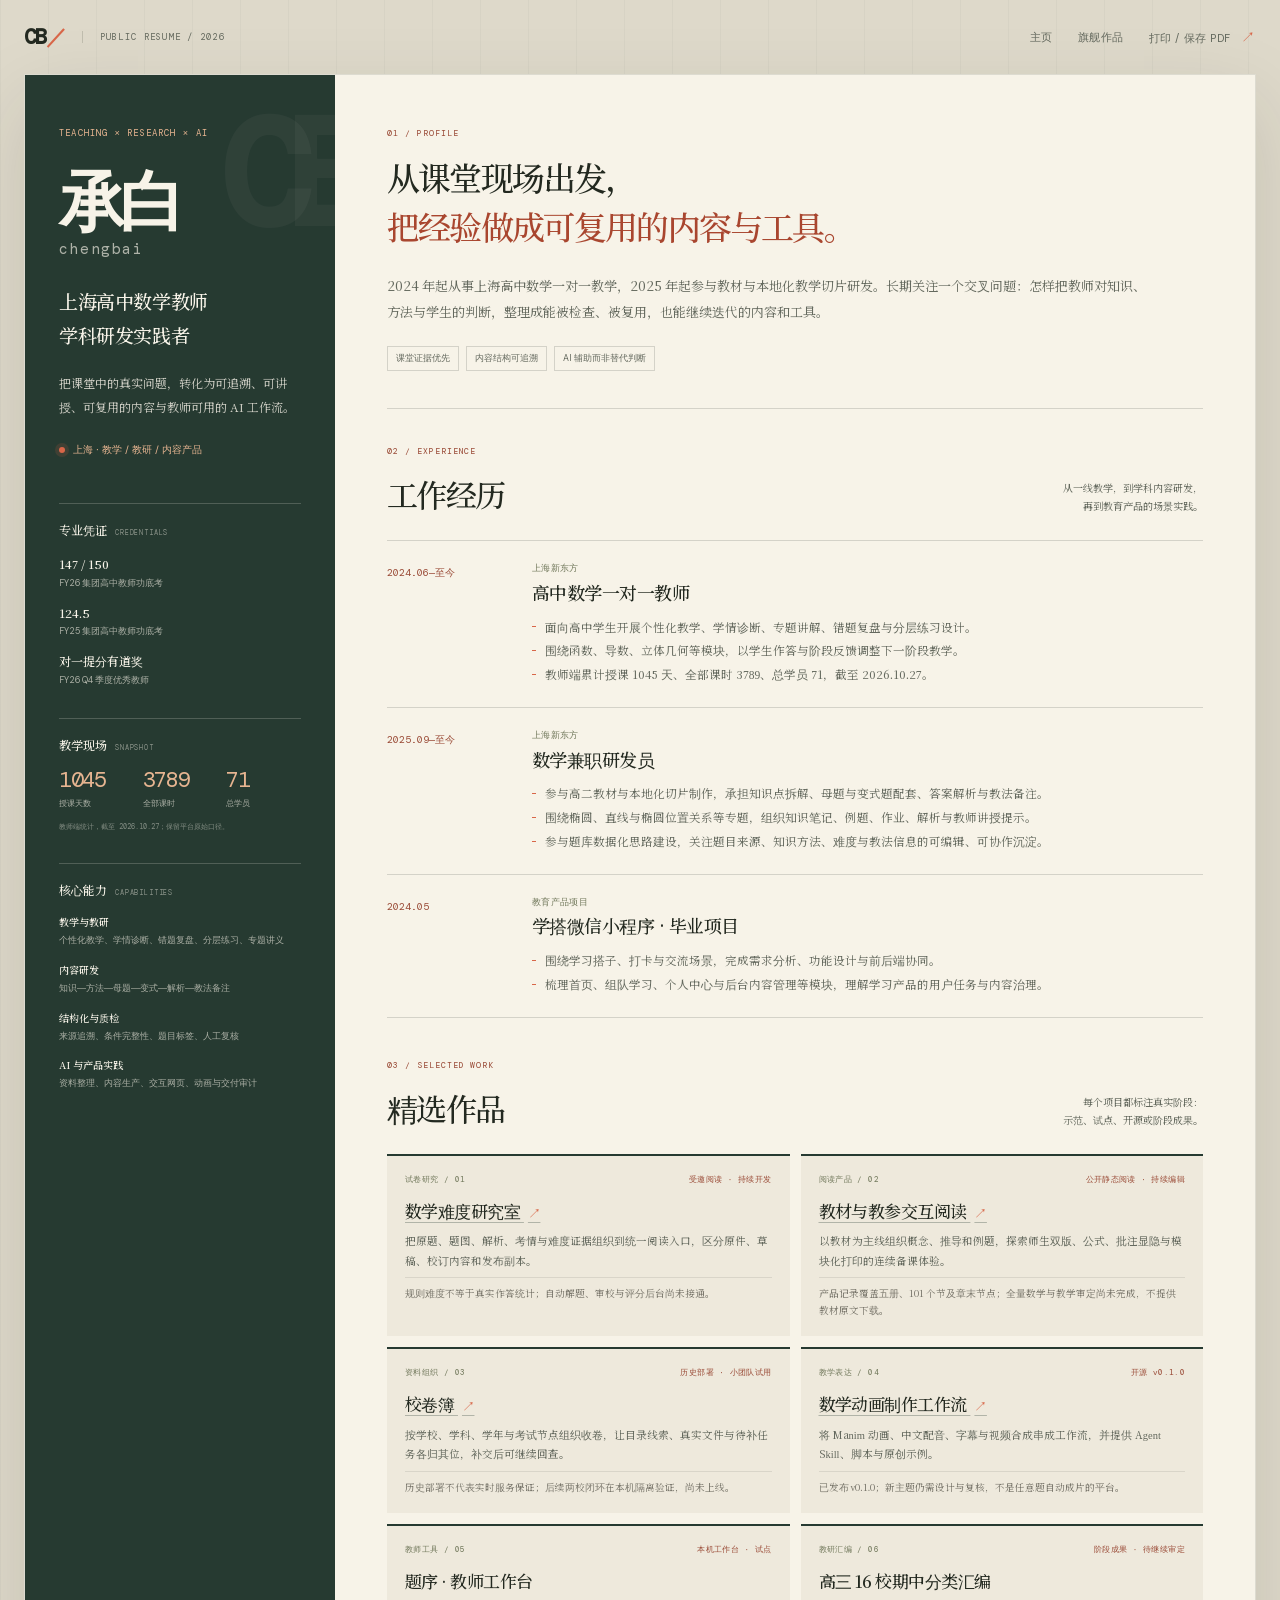
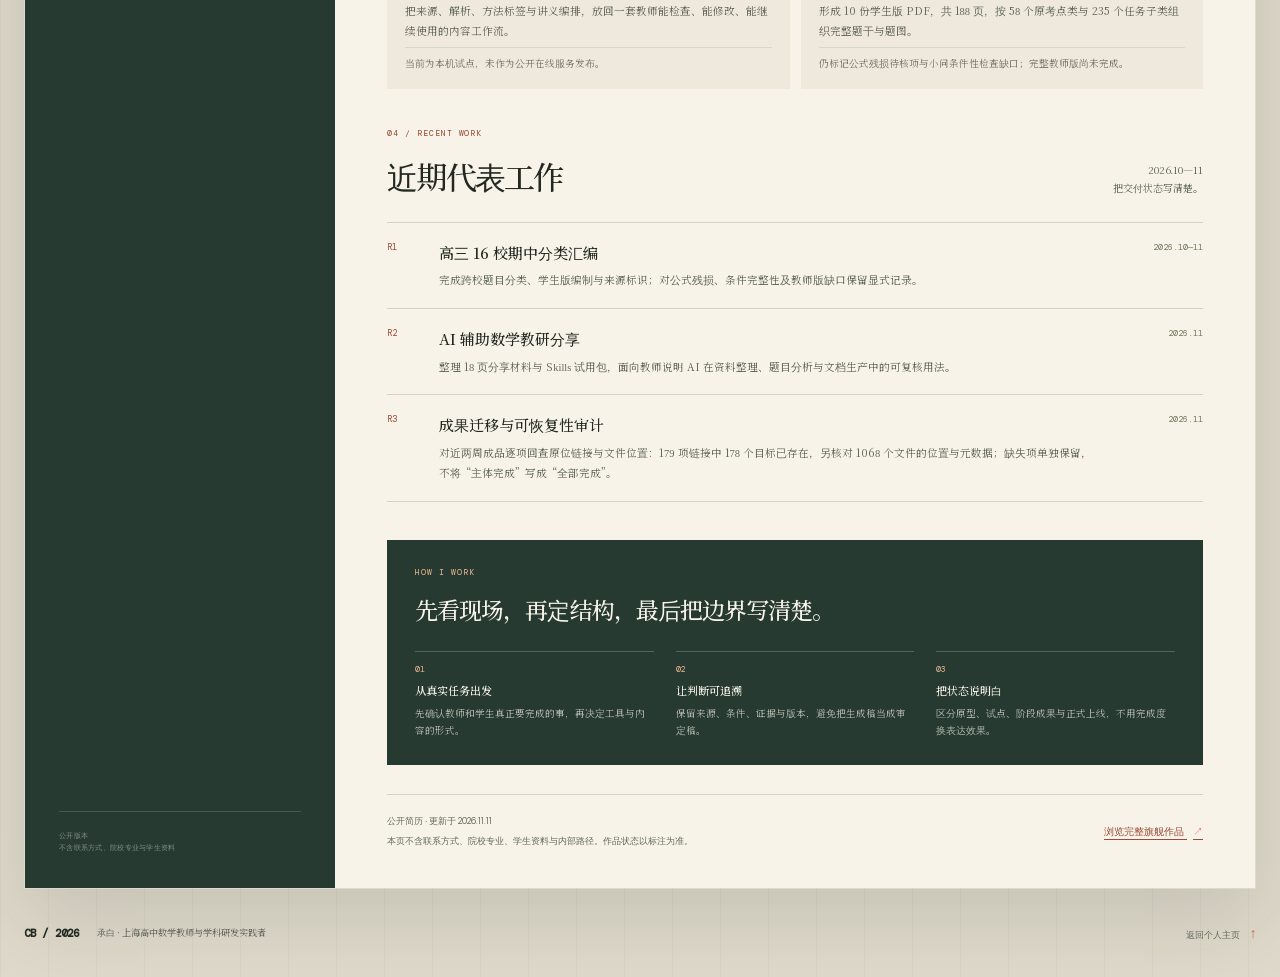
==== resume.html @ 678d3794 "Add resume entry and flagship portfolio structure" ====
<!doctype html>
<html lang="zh-CN">
  <head>
    <meta charset="UTF-8" />
    <meta name="viewport" content="width=device-width, initial-scale=1" />
    <meta name="theme-color" content="#263a31" />
    <meta name="description" content="承白｜上海高中数学教师与学科研发实践者。公开简历：教学经历、内容研发、代表性项目与近期工作。" />
    <meta property="og:type" content="profile" />
    <meta property="og:title" content="承白 — 公开简历" />
    <meta property="og:description" content="从课堂现场出发，把教学经验变成可复用的内容与工具。" />
    <title>承白 — 公开简历｜高中数学教师与学科研发</title>
    <link rel="icon" href="favicon.svg?v=chengbai" type="image/svg+xml" />
    <link rel="preload" href="fonts/noto-serif-sc-0.woff2" as="font" type="font/woff2" crossorigin />
    <link rel="stylesheet" href="fonts/fonts.css" />
    <link rel="stylesheet" href="resume.css" />
  </head>
  <body>
    <a class="skip-link" href="#resume-main">跳到简历正文</a>

    <header class="resume-nav">
      <a class="wordmark" href="index.html" aria-label="承白，返回个人主页">CB<span>／</span></a>
      <span class="nav-caption">PUBLIC RESUME / 2026</span>
      <nav aria-label="简历页导航">
        <a href="index.html">主页</a>
        <a href="index.html#practice">旗舰作品</a>
        <button class="print-action" type="button" onclick="window.print()">打印 / 保存 PDF <span aria-hidden="true">↗</span></button>
      </nav>
    </header>

    <main class="resume-sheet" id="resume">
      <aside class="resume-aside" aria-label="个人概览与专业信息">
        <div class="identity-block">
          <p class="meta-line">TEACHING × RESEARCH × AI</p>
          <h1>承白</h1>
          <p class="latin-name">chengbai</p>
          <p class="role">上海高中数学教师<br />学科研发实践者</p>
          <p class="positioning">把课堂中的真实问题，转化为可追溯、可讲授、可复用的内容与教师可用的 AI 工作流。</p>
          <p class="base-line"><span aria-hidden="true"></span>上海 · 教学 / 教研 / 内容产品</p>
        </div>

        <div class="aside-sections">
          <section class="aside-section" aria-labelledby="credentials-title">
            <h2 id="credentials-title">专业凭证 <span>CREDENTIALS</span></h2>
            <ul class="credential-list">
              <li><b>147 / 150</b><span>FY26 集团高中教师功底考</span></li>
              <li><b>124.5</b><span>FY25 集团高中教师功底考</span></li>
              <li><b>对一提分有道奖</b><span>FY26 Q4 季度优秀教师</span></li>
            </ul>
          </section>

          <section class="aside-section" aria-labelledby="teaching-title">
            <h2 id="teaching-title">教学现场 <span>SNAPSHOT</span></h2>
            <div class="stat-grid">
              <div><b>1045</b><span>授课天数</span></div>
              <div><b>3789</b><span>全部课时</span></div>
              <div><b>71</b><span>总学员</span></div>
            </div>
            <p class="stat-source">教师端统计，截至 2026.10.27；保留平台原始口径。</p>
          </section>

          <section class="aside-section" aria-labelledby="capabilities-title">
            <h2 id="capabilities-title">核心能力 <span>CAPABILITIES</span></h2>
            <dl class="capability-list">
              <div><dt>教学与教研</dt><dd>个性化教学、学情诊断、错题复盘、分层练习、专题讲义</dd></div>
              <div><dt>内容研发</dt><dd>知识—方法—母题—变式—解析—教法备注</dd></div>
              <div><dt>结构化与质检</dt><dd>来源追溯、条件完整性、题目标签、人工复核</dd></div>
              <div><dt>AI 与产品实践</dt><dd>资料整理、内容生产、交互网页、动画与交付审计</dd></div>
            </dl>
          </section>
        </div>

        <p class="privacy-note">公开版本<br />不含联系方式、院校专业与学生资料</p>
      </aside>

      <article class="resume-main" id="resume-main">
        <section class="profile-block" id="profile" aria-labelledby="profile-title">
          <div class="section-heading">
            <p class="section-code">01 / PROFILE</p>
            <h2 id="profile-title">从课堂现场出发，<br /><em>把经验做成可复用的内容与工具。</em></h2>
          </div>
          <p class="profile-copy">2024 年起从事上海高中数学一对一教学，2025 年起参与教材与本地化教学切片研发。长期关注一个交叉问题：怎样把教师对知识、方法与学生的判断，整理成能被检查、被复用，也能继续迭代的内容和工具。</p>
          <div class="profile-values" aria-label="工作重点">
            <span>课堂证据优先</span>
            <span>内容结构可追溯</span>
            <span>AI 辅助而非替代判断</span>
          </div>
        </section>

        <section class="resume-section" id="experience" aria-labelledby="experience-title">
          <div class="section-heading inline-heading">
            <div><p class="section-code">02 / EXPERIENCE</p><h2 id="experience-title">工作经历</h2></div>
            <p>从一线教学，到学科内容研发，<br />再到教育产品的场景实践。</p>
          </div>

          <div class="timeline">
            <article class="timeline-item">
              <time datetime="2024-06">2024.06—至今</time>
              <div class="timeline-copy">
                <p class="organization">上海新东方</p>
                <h3>高中数学一对一教师</h3>
                <ul>
                  <li>面向高中学生开展个性化教学、学情诊断、专题讲解、错题复盘与分层练习设计。</li>
                  <li>围绕函数、导数、立体几何等模块，以学生作答与阶段反馈调整下一阶段教学。</li>
                  <li>教师端累计授课 1045 天、全部课时 3789、总学员 71，截至 2026.10.27。</li>
                </ul>
              </div>
            </article>

            <article class="timeline-item">
              <time datetime="2025-09">2025.09—至今</time>
              <div class="timeline-copy">
                <p class="organization">上海新东方</p>
                <h3>数学兼职研发员</h3>
                <ul>
                  <li>参与高二教材与本地化切片制作，承担知识点拆解、母题与变式题配套、答案解析与教法备注。</li>
                  <li>围绕椭圆、直线与椭圆位置关系等专题，组织知识笔记、例题、作业、解析与教师讲授提示。</li>
                  <li>参与题库数据化思路建设，关注题目来源、知识方法、难度与教法信息的可编辑、可协作沉淀。</li>
                </ul>
              </div>
            </article>

            <article class="timeline-item">
              <time datetime="2024-05">2024.05</time>
              <div class="timeline-copy">
                <p class="organization">教育产品项目</p>
                <h3>学搭微信小程序 · 毕业项目</h3>
                <ul>
                  <li>围绕学习搭子、打卡与交流场景，完成需求分析、功能设计与前后端协同。</li>
                  <li>梳理首页、组队学习、个人中心与后台内容管理等模块，理解学习产品的用户任务与内容治理。</li>
                </ul>
              </div>
            </article>
          </div>
        </section>

        <section class="resume-section selected-work" id="selected-work" aria-labelledby="work-title">
          <div class="section-heading inline-heading">
            <div><p class="section-code">03 / SELECTED WORK</p><h2 id="work-title">精选作品</h2></div>
            <p>每个项目都标注真实阶段：<br />示范、试点、开源或阶段成果。</p>
          </div>

          <div class="work-grid">
            <article class="work-card">
              <div class="work-meta"><span>试卷研究 / 01</span><span class="status">受邀阅读 · 持续开发</span></div>
              <h3><a href="https://math-difficulty-studio.vercel.app/" target="_blank" rel="noopener noreferrer">数学难度研究室 <span aria-hidden="true">↗</span><span class="visually-hidden">（在新标签页打开）</span></a></h3>
              <p>把原题、题图、解析、考情与难度证据组织到统一阅读入口，区分原件、草稿、校订内容和发布副本。</p>
              <p class="work-boundary">规则难度不等于真实作答统计；自动解题、审校与评分后台尚未接通。</p>
            </article>

            <article class="work-card">
              <div class="work-meta"><span>阅读产品 / 02</span><span class="status">公开静态阅读 · 持续编辑</span></div>
              <h3><a href="https://cheng-bai.github.io/hujiao-math-textbook/" target="_blank" rel="noopener noreferrer">教材与教参交互阅读 <span aria-hidden="true">↗</span><span class="visually-hidden">（在新标签页打开）</span></a></h3>
              <p>以教材为主线组织概念、推导和例题，探索师生双版、公式、批注显隐与模块化打印的连续备课体验。</p>
              <p class="work-boundary">产品记录覆盖五册、101 个节及章末节点；全量数学与教学审定尚未完成，不提供教材原文下载。</p>
            </article>

            <article class="work-card">
              <div class="work-meta"><span>资料组织 / 03</span><span class="status">历史部署 · 小团队试用</span></div>
              <h3><a href="https://collect.69.12.86.157.nip.io/" target="_blank" rel="noopener noreferrer">校卷簿 <span aria-hidden="true">↗</span><span class="visually-hidden">（在新标签页打开）</span></a></h3>
              <p>按学校、学科、学年与考试节点组织收卷，让目录线索、真实文件与待补任务各归其位，补交后可继续回查。</p>
              <p class="work-boundary">历史部署不代表实时服务保证；后续两校闭环在本机隔离验证，尚未上线。</p>
            </article>

            <article class="work-card">
              <div class="work-meta"><span>教学表达 / 04</span><span class="status">开源 v0.1.0</span></div>
              <h3><a href="https://github.com/cheng-bai/math-explainer-video" target="_blank" rel="noopener noreferrer">数学动画制作工作流 <span aria-hidden="true">↗</span><span class="visually-hidden">（在新标签页打开）</span></a></h3>
              <p>将 Manim 动画、中文配音、字幕与视频合成串成工作流，并提供 Agent Skill、脚本与原创示例。</p>
              <p class="work-boundary">已发布 v0.1.0；新主题仍需设计与复核，不是任意题自动成片的平台。</p>
            </article>

            <article class="work-card">
              <div class="work-meta"><span>教师工具 / 05</span><span class="status">本机工作台 · 试点</span></div>
              <h3>题序 · 教师工作台</h3>
              <p>把来源、解析、方法标签与讲义编排，放回一套教师能检查、能修改、能继续使用的内容工作流。</p>
              <p class="work-boundary">当前为本机试点，未作为公开在线服务发布。</p>
            </article>

            <article class="work-card">
              <div class="work-meta"><span>教研汇编 / 06</span><span class="status">阶段成果 · 待继续审定</span></div>
              <h3>高三 16 校期中分类汇编</h3>
              <p>形成 10 份学生版 PDF，共 188 页，按 58 个原考点类与 235 个任务子类组织完整题干与题图。</p>
              <p class="work-boundary">仍标记公式残损待核项与小问条件性检查缺口；完整教师版尚未完成。</p>
            </article>
          </div>
        </section>

        <section class="resume-section recent-work" id="recent-work" aria-labelledby="recent-title">
          <div class="section-heading inline-heading">
            <div><p class="section-code">04 / RECENT WORK</p><h2 id="recent-title">近期代表工作</h2></div>
            <p>2026.10—11<br />把交付状态写清楚。</p>
          </div>

          <div class="recent-list">
            <article class="recent-item">
              <span class="recent-index">R1</span>
              <div><h3>高三 16 校期中分类汇编</h3><p>完成跨校题目分类、学生版编制与来源标识；对公式残损、条件完整性及教师版缺口保留显式记录。</p></div>
              <time datetime="2026-11">2026.10—11</time>
            </article>
            <article class="recent-item">
              <span class="recent-index">R2</span>
              <div><h3>AI 辅助数学教研分享</h3><p>整理 18 页分享材料与 Skills 试用包，面向教师说明 AI 在资料整理、题目分析与文档生产中的可复核用法。</p></div>
              <time datetime="2026-11">2026.11</time>
            </article>
            <article class="recent-item">
              <span class="recent-index">R3</span>
              <div><h3>成果迁移与可恢复性审计</h3><p>对近两周成品逐项回查原位链接与文件位置：179 项链接中 178 个目标已存在，另核对 1068 个文件的位置与元数据；缺失项单独保留，不将“主体完成”写成“全部完成”。</p></div>
              <time datetime="2026-11">2026.11</time>
            </article>
          </div>
        </section>

        <section class="method-block" aria-labelledby="method-title">
          <p class="section-code">HOW I WORK</p>
          <h2 id="method-title">先看现场，再定结构，最后把边界写清楚。</h2>
          <div class="method-grid">
            <div><span>01</span><b>从真实任务出发</b><p>先确认教师和学生真正要完成的事，再决定工具与内容的形式。</p></div>
            <div><span>02</span><b>让判断可追溯</b><p>保留来源、条件、证据与版本，避免把生成稿当成审定稿。</p></div>
            <div><span>03</span><b>把状态说明白</b><p>区分原型、试点、阶段成果与正式上线，不用完成度换表达效果。</p></div>
          </div>
        </section>

        <footer class="resume-end">
          <p>公开简历 · 更新于 2026.11.11</p>
          <p>本页不含联系方式、院校专业、学生资料与内部路径。作品状态以标注为准。</p>
          <a href="index.html#practice">浏览完整旗舰作品 <span aria-hidden="true">↗</span></a>
        </footer>
      </article>
    </main>

    <footer class="page-footer">
      <span>CB / 2026</span>
      <p>承白 · 上海高中数学教师与学科研发实践者</p>
      <a href="index.html">返回个人主页 <span aria-hidden="true">↑</span></a>
    </footer>
  </body>
</html>
---- fonts/fonts.css ----
@font-face {
  font-family: 'Noto Serif SC';
  font-style: normal;
  font-weight: 400 900;
  font-display: swap;
  src: url(noto-serif-sc-0.woff2) format('woff2');
  unicode-range: U+a, U+20, U+2b-2c, U+2f-36, U+3d, U+41-50, U+52-58, U+61-62, U+78-79, U+a9, U+b2, U+b7, U+d7, U+2014, U+201c-201d, U+2022, U+2191-2193, U+2195, U+2197-2198, U+25cf, U+2713, U+3001-3002, U+4e00, U+4e0a-4e0b, U+4e0d-4e0e, U+4e13, U+4e1a, U+4e2a, U+4e2d, U+4e3a, U+4e48-4e49, U+4e5f-4e60, U+4e86, U+4e8b-4e8c, U+4e8e, U+4e92, U+4e9b, U+4ea4, U+4ea7, U+4eba, U+4ec0, U+4eca, U+4ecd-4ece, U+4ee3, U+4ee5, U+4ef6-4ef7, U+4efb, U+4efd, U+4f18, U+4f1a, U+4f4d, U+4f53, U+4f55, U+4f5c, U+4f7f, U+4f8b, U+4f9d, U+4fdd, U+4fe1, U+4fee, U+5019, U+503c, U+505a, U+50cf, U+5143, U+5148, U+5165, U+5173, U+5177, U+5185, U+518d, U+5199, U+51e0, U+51fa, U+51fd, U+5207, U+5224, U+5230, U+529b, U+529f, U+52a1, U+52a8-52a9, U+5316, U+534f, U+5355, U+5361, U+5386, U+539f, U+53bb, U+53c2, U+53cd, U+53d1, U+53d8, U+53e3, U+53ea, U+53ef-53f0, U+5408, U+540c-540d, U+542c, U+5438, U+5468, U+547c, U+548c, U+54c1, U+5510, U+5546, U+56de, U+56f0, U+56fe, U+5706, U+5728, U+5730, U+573a, U+5747, U+578b, U+5802, U+5907, U+590d, U+5927, U+5957, U+597d, U+59cb, U+5b50, U+5b58, U+5b66, U+5b8c, U+5b8f, U+5b9e, U+5ba1, U+5bb9, U+5bdf, U+5bf9, U+5c0a, U+5c0f, U+5de5, U+5e08, U+5e26, U+5e2e, U+5e74, U+5e8f, U+5e94, U+5f00, U+5f04, U+5f0f, U+5f15, U+5f20, U+5f55, U+5f62, U+5f84-5f85, U+5f97, U+5feb, U+5ff5, U+6001, U+600e, U+601d, U+6027, U+606f, U+60c5, U+60d1, U+60f3, U+610f, U+613f, U+6162, U+61c2, U+6210-6211, U+6216, U+622a, U+6240, U+624b, U+624d, U+627e, U+6280, U+628a, U+6295, U+62cd, U+62e9, U+6301, U+636e, U+6392, U+63a2, U+63a5, U+63d0, U+6539, U+653e, U+6559, U+6563, U+6570, U+6574, U+6587, U+6599, U+65ad, U+65b0, U+65b9, U+65e0, U+65e2, U+65e5, U+65f6, U+660e, U+6613, U+662f, U+667a, U+66f2, U+66f4, U+66ff-6700, U+6708-6709, U+671f, U+672a, U+672c, U+672f, U+6750, U+6761, U+6765, U+6770, U+6784, U+6790, U+67e5, U+6807, U+6821, U+6837-6838, U+6848, U+68b3, U+68c0, U+692d, U+695a, U+6982, U+6a21, U+6b21, U+6b63, U+6b65, U+6bb5, U+6bcd, U+6bcf, U+6bd5, U+6c42, U+6cd5, U+6ce8, U+6d1e, U+6d3e, U+6d41, U+6d4b, U+6d77, U+6e05, U+6e90, U+6eaf, U+70b9, U+7247, U+72b6, U+72ec, U+73b0, U+73cd, U+7406, U+751f, U+7528, U+7535, U+753b, U+754c, U+7559, U+7684, U+76d6, U+76d8, U+76ee, U+76f4, U+770b, U+771f, U+77ac, U+77e5, U+7814, U+793a, U+79bb, U+79cd, U+79d1, U+79ef, U+79fb, U+7a3f, U+7acb, U+7b2c, U+7b49, U+7b54, U+7b5b, U+7b7e, U+7c7b, U+7cfb, U+7d22, U+7d2f, U+7ebf, U+7ec6, U+7ec8, U+7ecf, U+7ed3, U+7ee7, U+7eed, U+7f16, U+8001, U+8005, U+800c, U+80b2, U+80fd, U+81ea, U+81f3, U+8282, U+8349, U+843d, U+88ab, U+8981, U+8986, U+89c1-89c2, U+89c6, U+89e3, U+8ba1, U+8ba9, U+8bb0, U+8bb2, U+8bba, U+8bbe, U+8bc1, U+8bc6, U+8be2, U+8bf4, U+8bfb, U+8bfe, U+8c03, U+8c08, U+8d1f, U+8d23, U+8d35, U+8d44, U+8d70, U+8d77, U+8def, U+8df3, U+8df5, U+8f6c, U+8f85, U+8f91, U+8fb9, U+8fc1, U+8fc7, U+8fd4, U+8fdb, U+8fde, U+8ffd, U+9009, U+900f, U+901a, U+9020, U+9053, U+90a3, U+90e8, U+90fd, U+914d, U+91cc-91cd, U+9519, U+9525, U+957f, U+95ee, U+95f4, U+9605, U+9700, U+9759, U+975e, U+9762, U+9876, U+9879, U+987e, U+9898, U+9988, U+9a8c, U+9ad8, U+ff0c, U+ff0f, U+ff1a-ff1b, U+ff1f;
}

@font-face {
  font-family: 'DM Sans';
  font-style: normal;
  font-weight: 400 700;
  font-display: swap;
  src: url(dm-sans-0.woff2) format('woff2');
  unicode-range: U+20-7e;
}

@font-face {
  font-family: 'DM Mono';
  font-style: normal;
  font-weight: 400;
  font-display: swap;
  src: url(dm-mono-0.woff2) format('woff2');
  unicode-range: U+20-7e;
}
@font-face {
  font-family: 'DM Mono';
  font-style: normal;
  font-weight: 500;
  font-display: swap;
  src: url(dm-mono-1.woff2) format('woff2');
  unicode-range: U+20-7e;
}
---- resume.css ----
:root {
  --paper: #f7f3e8;
  --paper-deep: #e7e1d3;
  --ink: #232920;
  --forest: #263a31;
  --forest-2: #314a3d;
  --moss: #72795c;
  --terracotta: #d86648;
  --clay: #e7b591;
  --muted: #64695e;
  --hairline: rgba(35, 41, 32, .16);
  --serif: "Noto Serif SC", "Songti SC", "STSong", Georgia, serif;
  --sans: "DM Sans", "PingFang SC", "Hiragino Sans GB", sans-serif;
  --mono: "DM Mono", "SFMono-Regular", monospace;
}

*, *::before, *::after { box-sizing: border-box; }
html { scroll-behavior: smooth; }
body {
  margin: 0;
  color: var(--ink);
  background: #ded9ca;
  background-image: linear-gradient(90deg, rgba(38, 58, 49, .035) 1px, transparent 1px);
  background-size: 48px 48px;
  font-family: var(--sans);
  -webkit-font-smoothing: antialiased;
}
::selection { color: var(--paper); background: var(--forest); }
a { color: inherit; text-decoration: none; }
button { color: inherit; font: inherit; }
a, button { -webkit-tap-highlight-color: transparent; }
.skip-link { position: fixed; z-index: 20; top: 8px; left: 8px; padding: 12px 18px; color: white; background: var(--forest); transform: translateY(-150%); }
.skip-link:focus { transform: translateY(0); }
.visually-hidden { position: absolute; width: 1px; height: 1px; padding: 0; margin: -1px; overflow: hidden; clip-path: inset(50%); white-space: nowrap; border: 0; }

.resume-nav {
  width: min(1240px, calc(100% - 48px));
  min-height: 74px;
  margin: 0 auto;
  display: flex;
  align-items: center;
  gap: 17px;
}
.wordmark { font: 600 21px var(--mono); letter-spacing: -.1em; }
.wordmark span { color: var(--terracotta); }
.nav-caption { padding-left: 17px; border-left: 1px solid var(--hairline); color: var(--muted); font: 9px var(--mono); letter-spacing: .14em; }
.resume-nav nav { margin-left: auto; display: flex; align-items: center; gap: 25px; }
.resume-nav nav a, .print-action { color: var(--muted); font-size: 11px; letter-spacing: .05em; transition: color .2s; }
.resume-nav nav a:hover, .print-action:hover { color: var(--terracotta); }
.print-action { min-height: 40px; padding: 0; border: 0; background: transparent; cursor: pointer; }
.print-action span { margin-left: 7px; color: var(--terracotta); font-size: 14px; }

.resume-sheet {
  width: min(1240px, calc(100% - 48px));
  margin: 0 auto;
  display: grid;
  grid-template-columns: 310px minmax(0, 1fr);
  overflow: hidden;
  background: var(--paper);
  border: 1px solid rgba(35, 41, 32, .12);
  box-shadow: 0 28px 75px rgba(35, 41, 32, .13);
}

.resume-aside {
  padding: 52px 34px 33px;
  display: flex;
  flex-direction: column;
  gap: 45px;
  color: var(--paper);
  background: var(--forest);
  position: relative;
  overflow: hidden;
}
.resume-aside::before {
  content: "CB";
  position: absolute;
  right: -18px;
  top: 25px;
  color: rgba(247, 243, 232, .045);
  font: 600 150px/1 var(--mono);
  letter-spacing: -.16em;
  pointer-events: none;
}
.identity-block, .aside-sections, .privacy-note { position: relative; z-index: 1; }
.meta-line, .section-code, .nav-caption, .work-meta, .stat-source, .privacy-note, .page-footer {
  font-family: var(--mono);
}
.meta-line { margin: 0 0 23px; color: var(--clay); font-size: 9px; letter-spacing: .13em; }
.identity-block h1 { margin: 0; font: 600 66px/1.05 var(--serif); letter-spacing: -.09em; }
.latin-name { margin: 8px 0 25px; color: rgba(247, 243, 232, .65); font: 15px var(--mono); letter-spacing: .1em; }
.role { margin: 0 0 20px; font: 500 19px/1.75 var(--serif); letter-spacing: -.02em; }
.positioning { margin: 0; color: rgba(247, 243, 232, .8); font: 12px/2 var(--serif); }
.base-line { display: flex; align-items: center; gap: 8px; margin: 23px 0 0; color: var(--clay); font: 10px/1.6 var(--sans); }
.base-line span { width: 6px; height: 6px; border-radius: 50%; background: var(--terracotta); box-shadow: 0 0 0 4px rgba(216, 102, 72, .15); }
.aside-sections { display: flex; flex-direction: column; gap: 30px; }
.aside-section { padding-top: 16px; border-top: 1px solid rgba(247, 243, 232, .2); }
.aside-section h2 { margin: 0 0 15px; display: flex; flex-wrap: wrap; align-items: baseline; gap: 8px; font: 500 12px/1.6 var(--serif); }
.aside-section h2 span { color: rgba(247, 243, 232, .48); font: 7px var(--mono); letter-spacing: .12em; }
.credential-list { margin: 0; padding: 0; list-style: none; }
.credential-list li { margin-top: 12px; }
.credential-list b { display: block; color: var(--paper); font: 500 12px/1.65 var(--serif); }
.credential-list span { display: block; margin-top: 2px; color: rgba(247, 243, 232, .64); font: 9px/1.65 var(--sans); }
.stat-grid { display: grid; grid-template-columns: repeat(3, minmax(0, 1fr)); gap: 9px; }
.stat-grid div { min-width: 0; }
.stat-grid b { display: block; color: var(--clay); font: 400 22px/1 var(--mono); letter-spacing: -.06em; }
.stat-grid span { display: block; margin-top: 6px; color: rgba(247, 243, 232, .64); font: 8px/1.5 var(--sans); }
.stat-source { margin: 12px 0 0; color: rgba(247, 243, 232, .45); font-size: 7px; line-height: 1.7; }
.capability-list { margin: 0; }
.capability-list > div { margin-top: 13px; }
.capability-list dt { color: var(--paper); font: 500 10px/1.6 var(--serif); }
.capability-list dd { margin: 3px 0 0; color: rgba(247, 243, 232, .63); font: 9px/1.75 var(--sans); }
.privacy-note { margin: auto 0 0; padding-top: 18px; border-top: 1px solid rgba(247, 243, 232, .16); color: rgba(247, 243, 232, .45); font-size: 7px; line-height: 1.8; letter-spacing: .04em; }

.resume-main { padding: 53px 52px 38px; background: var(--paper); }
.profile-block { padding-bottom: 37px; border-bottom: 1px solid var(--hairline); }
.section-code { margin: 0 0 15px; color: #9a4b37; font-size: 8px; letter-spacing: .12em; }
.section-heading h2 { margin: 0; font: 500 33px/1.48 var(--serif); letter-spacing: -.055em; }
.section-heading h2 em { color: #a9462f; font-style: normal; }
.profile-copy { max-width: 760px; margin: 22px 0 0; color: var(--muted); font: 13px/2.05 var(--serif); }
.profile-values { display: flex; flex-wrap: wrap; gap: 7px; margin-top: 20px; }
.profile-values span { padding: 5px 8px; border: 1px solid var(--hairline); color: var(--muted); font: 9px/1.5 var(--sans); }

.resume-section { padding-top: 37px; }
.inline-heading { display: flex; align-items: end; justify-content: space-between; gap: 30px; padding-bottom: 23px; }
.inline-heading h2 { font-size: 31px; }
.inline-heading > p { margin: 0 0 2px; color: var(--muted); font: 10px/1.8 var(--serif); text-align: right; }

.timeline { border-top: 1px solid var(--hairline); }
.timeline-item { display: grid; grid-template-columns: 118px minmax(0, 1fr); gap: 27px; padding: 20px 0 21px; border-bottom: 1px solid var(--hairline); break-inside: avoid; }
.timeline-item time { padding-top: 3px; color: #9a4b37; font: 10px/1.7 var(--mono); }
.organization { margin: 0 0 3px; color: var(--moss); font: 9px/1.6 var(--sans); letter-spacing: .04em; }
.timeline-copy h3 { margin: 0 0 10px; font: 500 18px/1.55 var(--serif); letter-spacing: -.03em; }
.timeline-copy ul { margin: 0; padding: 0; list-style: none; }
.timeline-copy li { position: relative; padding-left: 13px; color: var(--muted); font: 11.5px/1.9 var(--serif); }
.timeline-copy li::before { content: ""; position: absolute; left: 0; top: .86em; width: 4px; height: 1px; background: var(--terracotta); }
.timeline-copy li + li { margin-top: 2px; }

.selected-work { padding-top: 42px; }
.work-grid { display: grid; grid-template-columns: repeat(2, minmax(0, 1fr)); gap: 11px; }
.work-card { min-width: 0; padding: 18px 18px 17px; background: #eee9dc; border-top: 2px solid var(--forest); break-inside: avoid; }
.work-meta { display: flex; flex-wrap: wrap; justify-content: space-between; gap: 7px 12px; color: var(--moss); font-size: 7.5px; line-height: 1.6; letter-spacing: .05em; }
.work-meta .status { color: #9a4b37; text-align: right; }
.work-card h3 { margin: 12px 0 8px; font: 500 17px/1.5 var(--serif); letter-spacing: -.03em; }
.work-card h3 a { text-decoration: underline; text-decoration-color: rgba(38, 58, 49, .3); text-decoration-thickness: 1px; text-underline-offset: 4px; }
.work-card h3 a:hover { color: #9a4b37; text-decoration-color: currentColor; }
.work-card h3 span[aria-hidden] { margin-left: 4px; color: var(--terracotta); font: 13px var(--sans); }
.work-card p { margin: 0; color: var(--muted); font: 10.5px/1.85 var(--serif); }
.work-card .work-boundary { margin-top: 7px; padding-top: 7px; border-top: 1px solid rgba(35, 41, 32, .1); color: #7c796e; font-size: 9.5px; line-height: 1.8; }

.recent-work { padding-top: 39px; }
.recent-list { border-top: 1px solid var(--hairline); }
.recent-item { display: grid; grid-template-columns: 34px minmax(0, 1fr) 88px; gap: 18px; align-items: start; padding: 18px 0; border-bottom: 1px solid var(--hairline); break-inside: avoid; }
.recent-index { color: #9a4b37; font: 9px var(--mono); }
.recent-item h3 { margin: 0 0 6px; font: 500 15px/1.55 var(--serif); }
.recent-item p { margin: 0; color: var(--muted); font: 10.5px/1.9 var(--serif); }
.recent-item time { color: var(--moss); font: 8.5px/1.7 var(--mono); text-align: right; }

.method-block { margin-top: 38px; padding: 27px 28px 26px; color: var(--paper); background: var(--forest); break-inside: avoid; }
.method-block .section-code { color: var(--clay); }
.method-block > h2 { max-width: 650px; margin: 0; font: 500 23px/1.6 var(--serif); letter-spacing: -.04em; }
.method-grid { display: grid; grid-template-columns: repeat(3, minmax(0, 1fr)); gap: 22px; margin-top: 23px; }
.method-grid > div { padding-top: 12px; border-top: 1px solid rgba(247, 243, 232, .22); }
.method-grid span { display: block; color: var(--clay); font: 8px var(--mono); }
.method-grid b { display: block; margin-top: 8px; font: 500 11px/1.6 var(--serif); }
.method-grid p { margin: 5px 0 0; color: rgba(247, 243, 232, .65); font: 9.5px/1.8 var(--serif); }

.resume-end { display: grid; grid-template-columns: 1fr auto; gap: 5px 20px; align-items: end; margin-top: 29px; padding-top: 19px; border-top: 1px solid var(--hairline); }
.resume-end p { margin: 0; color: var(--muted); font: 8.5px/1.8 var(--sans); }
.resume-end p:nth-child(2) { grid-row: 2; }
.resume-end a { grid-column: 2; grid-row: 1 / span 2; align-self: center; color: #9a4b37; font: 10px/1.7 var(--sans); text-decoration: underline; text-underline-offset: 4px; }
.resume-end a span { margin-left: 6px; color: var(--terracotta); }

.page-footer { width: min(1240px, calc(100% - 48px)); min-height: 88px; margin: 0 auto; display: flex; align-items: center; gap: 18px; }
.page-footer span { color: var(--ink); font: 600 11px var(--mono); letter-spacing: -.08em; }
.page-footer p { margin: 0; color: var(--muted); font: 9px var(--serif); }
.page-footer a { margin-left: auto; color: var(--muted); font: 9px var(--sans); }
.page-footer a span { margin-left: 7px; color: var(--terracotta); font-size: 14px; }

@media (max-width: 1040px) {
  .resume-sheet { grid-template-columns: 285px minmax(0, 1fr); }
  .resume-aside { padding-inline: 28px; }
  .resume-main { padding-inline: 37px; }
  .inline-heading { display: block; }
  .inline-heading > p { margin-top: 12px; text-align: left; }
}

@media (max-width: 840px) {
  .resume-nav, .resume-sheet, .page-footer { width: min(100% - 30px, 700px); }
  .resume-nav { min-height: 65px; }
  .nav-caption { display: none; }
  .resume-sheet { display: block; }
  .resume-aside { padding: 36px 34px 30px; gap: 30px; }
  .resume-aside::before { font-size: 120px; }
  .identity-block h1 { font-size: 54px; }
  .aside-sections { display: grid; grid-template-columns: 1fr 1fr; gap: 25px; }
  .aside-section:last-child { grid-column: 1 / -1; }
  .capability-list { display: grid; grid-template-columns: 1fr 1fr; gap: 0 24px; }
  .privacy-note { margin-top: 0; }
  .resume-main { padding: 39px 34px 31px; }
  .work-grid { grid-template-columns: 1fr 1fr; }
}

@media (max-width: 620px) {
  .resume-nav, .resume-sheet, .page-footer { width: calc(100% - 18px); }
  .resume-nav { gap: 10px; }
  .resume-nav nav { gap: 13px; }
  .resume-nav nav a { font-size: 10px; }
  .print-action { font-size: 0; }
  .print-action::before { content: "PDF"; font: 10px var(--mono); }
  .print-action span { margin-left: 4px; font-size: 12px; }
  .resume-aside { padding: 31px 23px 25px; }
  .identity-block h1 { font-size: 48px; }
  .role { font-size: 17px; }
  .aside-sections { grid-template-columns: 1fr; gap: 23px; }
  .aside-section:last-child { grid-column: auto; }
  .capability-list { display: block; }
  .resume-main { padding: 31px 22px 25px; }
  .section-heading h2 { font-size: 27px; }
  .profile-copy { font-size: 12.5px; }
  .timeline-item { display: block; padding-block: 18px; }
  .timeline-item time { display: block; margin-bottom: 9px; }
  .work-grid { grid-template-columns: 1fr; }
  .recent-item { grid-template-columns: 28px minmax(0, 1fr); gap: 10px; }
  .recent-item time { grid-column: 2; text-align: left; }
  .method-grid { grid-template-columns: 1fr; gap: 15px; }
  .resume-end { display: block; }
  .resume-end a { display: inline-block; margin-top: 12px; }
  .page-footer { min-height: 78px; gap: 10px; }
  .page-footer p { display: none; }
}

@media (max-width: 370px) {
  .wordmark { font-size: 18px; }
  .resume-nav nav { gap: 9px; }
  .resume-nav nav a { font-size: 9px; }
  .resume-aside { padding-inline: 19px; }
  .resume-main { padding-inline: 18px; }
  .work-card { padding-inline: 15px; }
}

@media (prefers-reduced-motion: reduce) {
  html { scroll-behavior: auto; }
  * { transition-duration: .01ms !important; }
}

:focus-visible { outline: 3px solid var(--terracotta); outline-offset: 4px; }

@page { size: A4; margin: 12mm; }

@media print {
  * { -webkit-print-color-adjust: exact; print-color-adjust: exact; }
  html, body { background: #fff !important; }
  body { font-size: 8.5pt; }
  .resume-nav, .page-footer, .print-action, .privacy-note, .skip-link { display: none !important; }
  .resume-sheet { width: auto; margin: 0; display: block; overflow: visible; border: 0; box-shadow: none; background: #fff; }
  .resume-aside {
    display: grid;
    grid-template-columns: .82fr 1.65fr;
    gap: 3mm 7mm;
    padding: 0 0 4mm;
    color: var(--ink);
    background: #fff;
    border-bottom: 1px solid #c8c4b8;
    overflow: visible;
  }
  .resume-aside::before { display: none; }
  .identity-block h1 { color: var(--ink); font-size: 30pt; }
  .latin-name { margin: 0 0 2mm; color: var(--muted); font-size: 10pt; }
  .meta-line { margin: 0 0 1.5mm; color: #9a4b37; font-size: 6.5pt; }
  .role { margin-bottom: 1.5mm; font-size: 10pt; line-height: 1.55; }
  .positioning { color: var(--muted); font-size: 7.2pt; line-height: 1.65; }
  .base-line { margin-top: 2mm; color: #9a4b37; font-size: 7pt; }
  .aside-sections { display: grid; grid-template-columns: .9fr .8fr; gap: 3mm 6mm; }
  .aside-section { padding-top: 2mm; border-color: #d6d1c5; }
  .aside-section:last-child { grid-column: 1 / -1; }
  .aside-section h2 { margin-bottom: 2mm; color: var(--ink); font-size: 8pt; line-height: 1.45; }
  .aside-section h2 span { color: var(--muted); }
  .credential-list li { margin-top: 1.2mm; }
  .credential-list li + li { display: flex; align-items: baseline; gap: 2mm; }
  .credential-list b { color: var(--ink); font-size: 7.5pt; line-height: 1.5; }
  .credential-list li + li b { flex: 0 0 auto; }
  .credential-list span, .stat-grid span, .capability-list dd { color: var(--muted); font-size: 6.8pt; }
  .stat-grid b { color: #9a4b37; font-size: 12pt; }
  .stat-grid span { margin-top: 2mm; }
  .stat-source { margin-top: 1.5mm; font-size: 5.8pt; line-height: 1.45; }
  .capability-list { display: grid; grid-template-columns: 1fr 1fr; gap: 0 5mm; }
  .capability-list > div { margin-top: .8mm; }
  .capability-list dt { color: var(--ink); font-size: 7.2pt; }
  .capability-list dd { margin-top: 1mm; line-height: 1.55; }
  .aside-section, .timeline-item, .work-card, .recent-item, .method-block { break-inside: avoid; }
  .resume-main { padding: 4mm 0 0; background: #fff; }
  .profile-block { padding-bottom: 3mm; break-inside: avoid; }
  .section-code { margin-bottom: 1.2mm; font-size: 5.8pt; }
  .section-heading h2 { font-size: 14pt; line-height: 1.35; }
  .profile-copy { margin-top: 1.5mm; font-size: 7.2pt; line-height: 1.6; }
  .profile-values { margin-top: 2mm; gap: 4px; }
  .profile-values span { padding: 1px 5px; font-size: 6.2pt; }
  .resume-section { padding-top: 3.5mm; }
  .inline-heading { display: flex; padding-bottom: 2mm; gap: 5mm; }
  .inline-heading h2 { font-size: 13pt; }
  .inline-heading > p { margin-bottom: 0; font-size: 6.5pt; line-height: 1.5; text-align: right; }
  .timeline-item { grid-template-columns: 21mm minmax(0, 1fr); gap: 4mm; padding: 2mm 0; }
  .timeline-item time { font-size: 6.4pt; }
  .organization { margin-bottom: .5mm; font-size: 5.8pt; }
  .timeline-copy h3 { margin-bottom: 1mm; font-size: 9.5pt; }
  .timeline-copy li { font-size: 6.9pt; line-height: 1.5; }
  .timeline-copy li + li { margin-top: .3mm; }
  .selected-work { break-before: page; padding-top: 0; }
  .work-grid { gap: 2.5mm; }
  .work-card { padding: 2.2mm 2.5mm; background: #f2eee3; border-top-width: 1px; }
  .work-meta { gap: 2px 4mm; font-size: 5.3pt; }
  .work-card h3 { margin: 1.2mm 0 .8mm; font-size: 8.3pt; }
  .work-card p { font-size: 6.3pt; line-height: 1.45; }
  .work-card .work-boundary { margin-top: 1mm; padding-top: 1mm; font-size: 5.8pt; line-height: 1.45; }
  .recent-work { padding-top: 3.5mm; }
  .recent-item { grid-template-columns: 6mm minmax(0, 1fr) 17mm; gap: 2.5mm; padding: 1.5mm 0; }
  .recent-item h3 { margin-bottom: .5mm; font-size: 7.6pt; }
  .recent-item p { font-size: 6.3pt; line-height: 1.45; }
  .recent-item time { font-size: 5.5pt; }
  .method-block { margin-top: 3mm; padding: 3mm; background: #edf0e9; color: var(--ink); }
  .method-block .section-code { color: #9a4b37; }
  .method-block > h2 { font-size: 10pt; line-height: 1.4; }
  .method-grid { gap: 4mm; margin-top: 2mm; }
  .method-grid > div { border-color: #ccd2c6; }
  .method-grid span { color: #9a4b37; }
  .method-grid b { margin-top: 1mm; font-size: 6.7pt; }
  .method-grid p { margin-top: .5mm; color: var(--muted); font-size: 6pt; line-height: 1.4; }
  .resume-end { margin-top: 2.5mm; padding-top: 2mm; }
  .resume-end p { font-size: 5.8pt; line-height: 1.45; }
  .resume-end a { font-size: 6.3pt; }
}
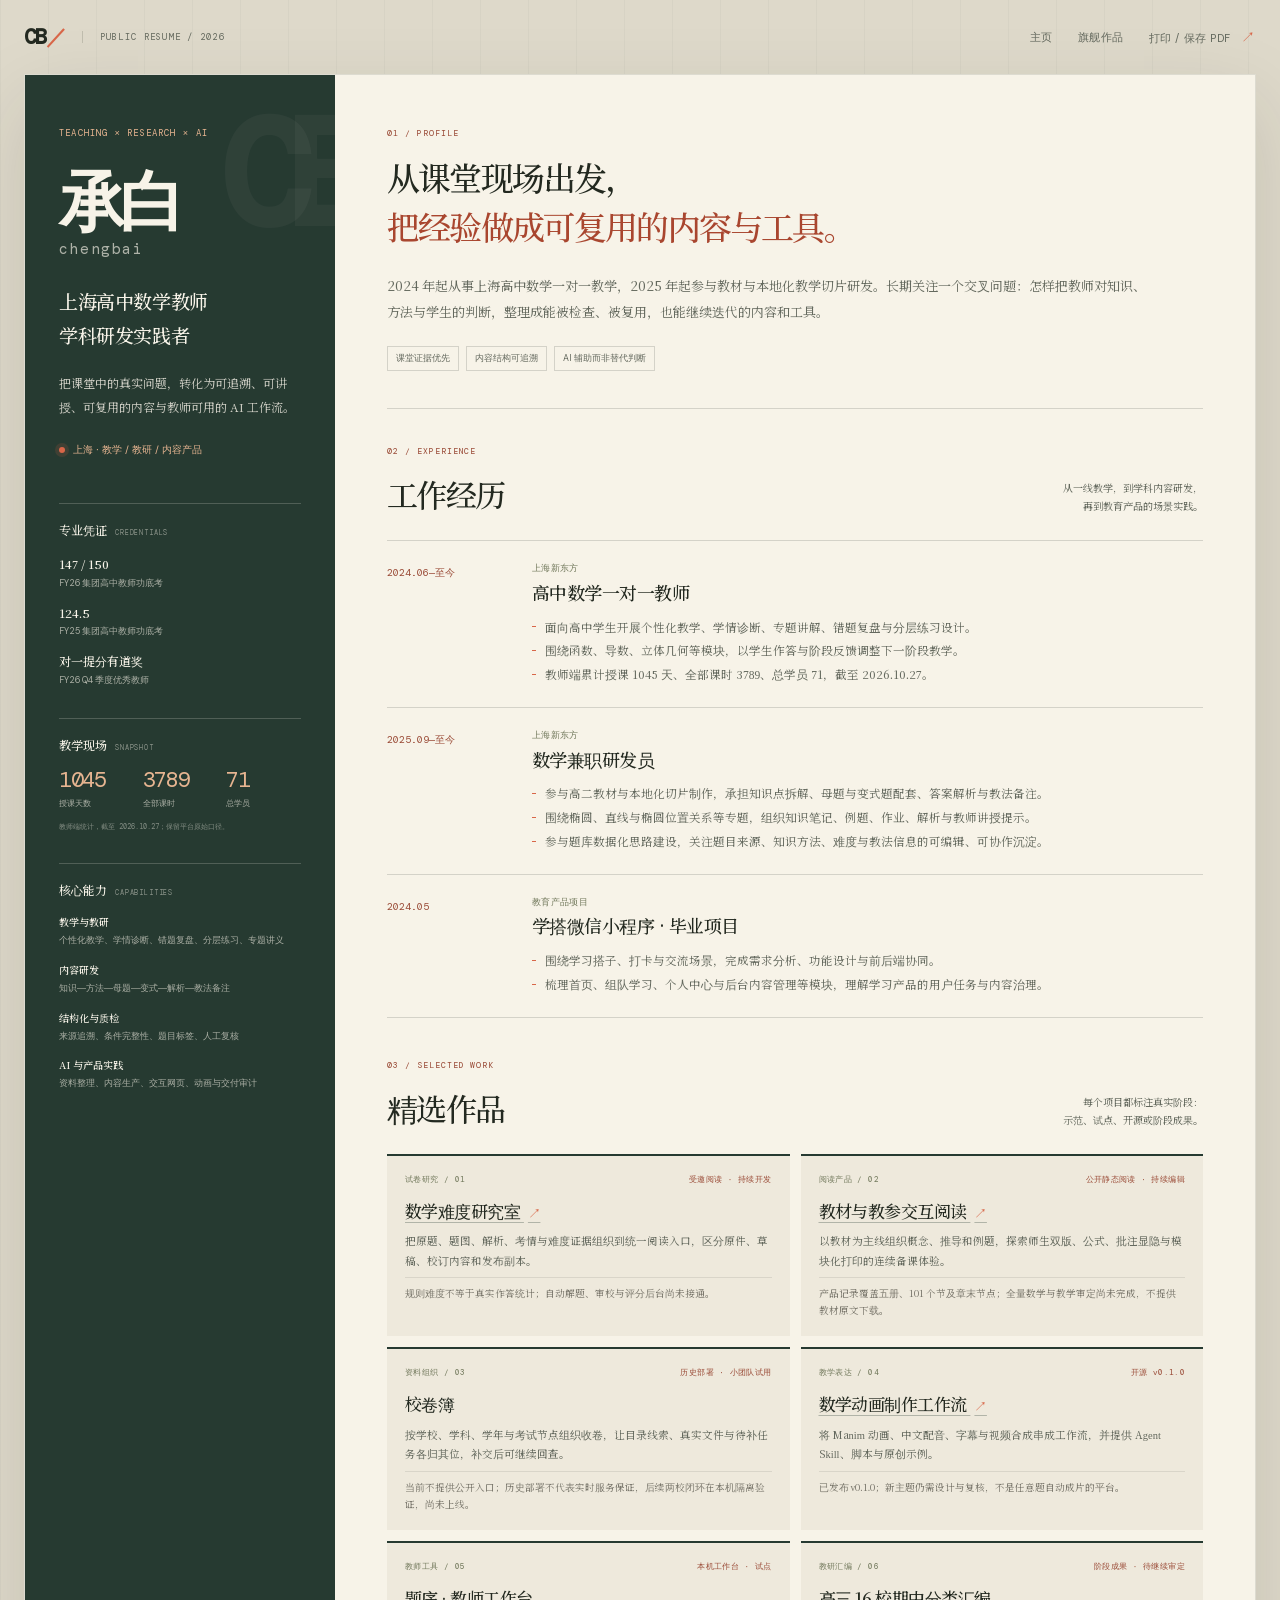
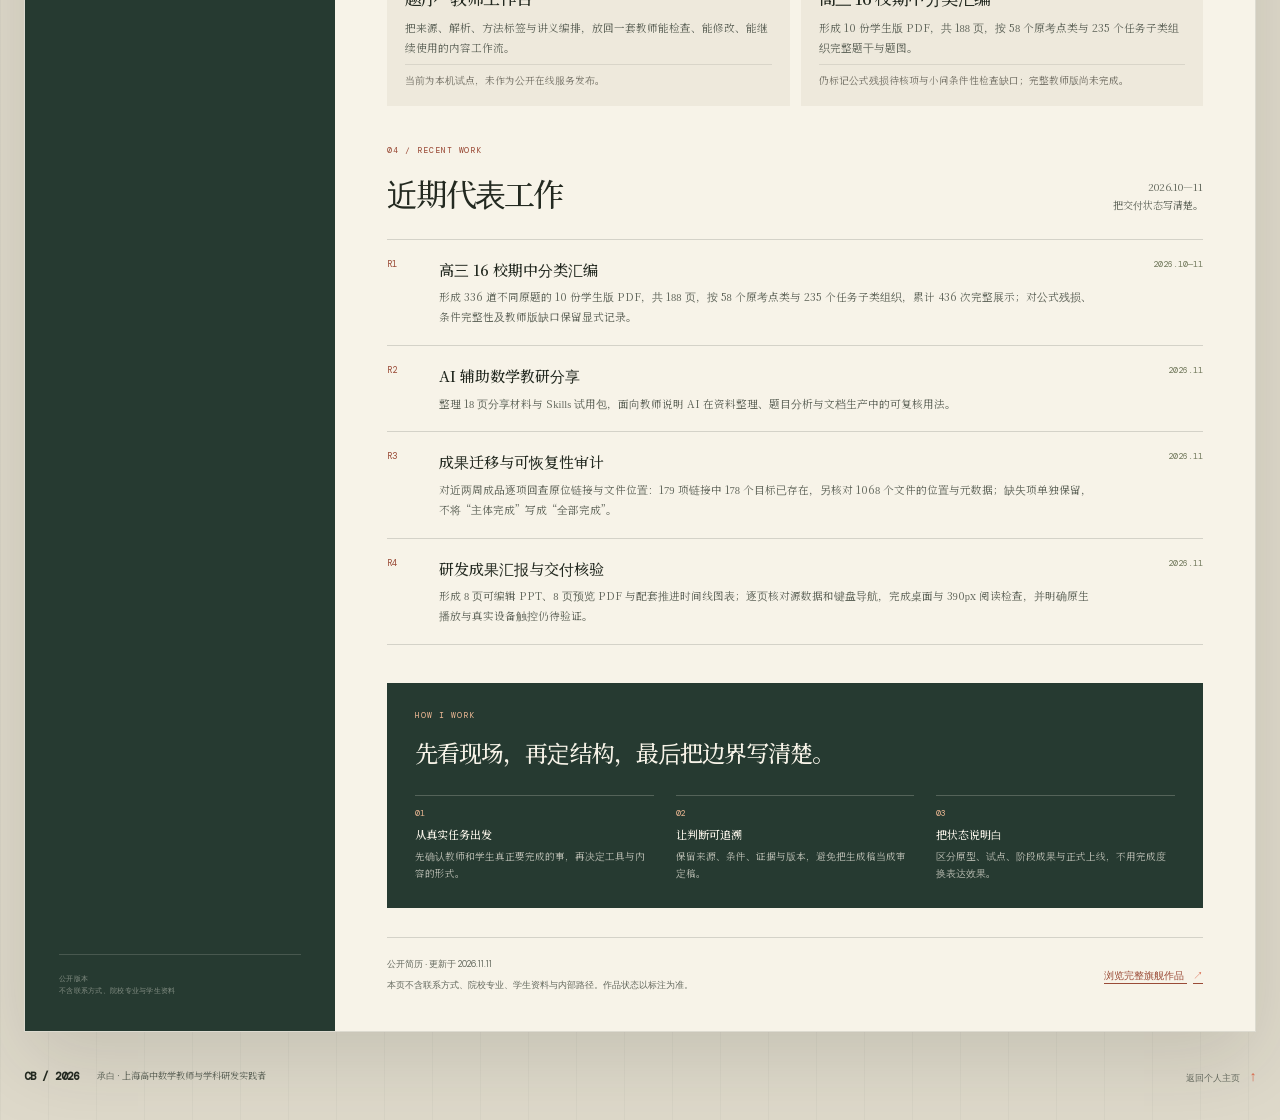
==== commit 49a2b34d: "Update recent delivery evidence and remove internal link" ====
--- a/resume.html
+++ b/resume.html
@@ -156,9 +156,9 @@
 
             <article class="work-card">
               <div class="work-meta"><span>资料组织 / 03</span><span class="status">历史部署 · 小团队试用</span></div>
-              <h3><a href="https://collect.69.12.86.157.nip.io/" target="_blank" rel="noopener noreferrer">校卷簿 <span aria-hidden="true">↗</span><span class="visually-hidden">（在新标签页打开）</span></a></h3>
+              <h3>校卷簿</h3>
               <p>按学校、学科、学年与考试节点组织收卷，让目录线索、真实文件与待补任务各归其位，补交后可继续回查。</p>
-              <p class="work-boundary">历史部署不代表实时服务保证；后续两校闭环在本机隔离验证，尚未上线。</p>
+              <p class="work-boundary">当前不提供公开入口；历史部署不代表实时服务保证，后续两校闭环在本机隔离验证，尚未上线。</p>
             </article>
 
             <article class="work-card">
@@ -193,7 +193,7 @@
           <div class="recent-list">
             <article class="recent-item">
               <span class="recent-index">R1</span>
-              <div><h3>高三 16 校期中分类汇编</h3><p>完成跨校题目分类、学生版编制与来源标识；对公式残损、条件完整性及教师版缺口保留显式记录。</p></div>
+              <div><h3>高三 16 校期中分类汇编</h3><p>形成 336 道不同原题的 10 份学生版 PDF，共 188 页，按 58 个原考点类与 235 个任务子类组织，累计 436 次完整展示；对公式残损、条件完整性及教师版缺口保留显式记录。</p></div>
               <time datetime="2026-11">2026.10—11</time>
             </article>
             <article class="recent-item">
@@ -204,6 +204,11 @@
             <article class="recent-item">
               <span class="recent-index">R3</span>
               <div><h3>成果迁移与可恢复性审计</h3><p>对近两周成品逐项回查原位链接与文件位置：179 项链接中 178 个目标已存在，另核对 1068 个文件的位置与元数据；缺失项单独保留，不将“主体完成”写成“全部完成”。</p></div>
+              <time datetime="2026-11">2026.11</time>
+            </article>
+            <article class="recent-item">
+              <span class="recent-index">R4</span>
+              <div><h3>研发成果汇报与交付核验</h3><p>形成 8 页可编辑 PPT、8 页预览 PDF 与配套推进时间线图表；逐页核对源数据和键盘导航，完成桌面与 390px 阅读检查，并明确原生播放与真实设备触控仍待验证。</p></div>
               <time datetime="2026-11">2026.11</time>
             </article>
           </div>
